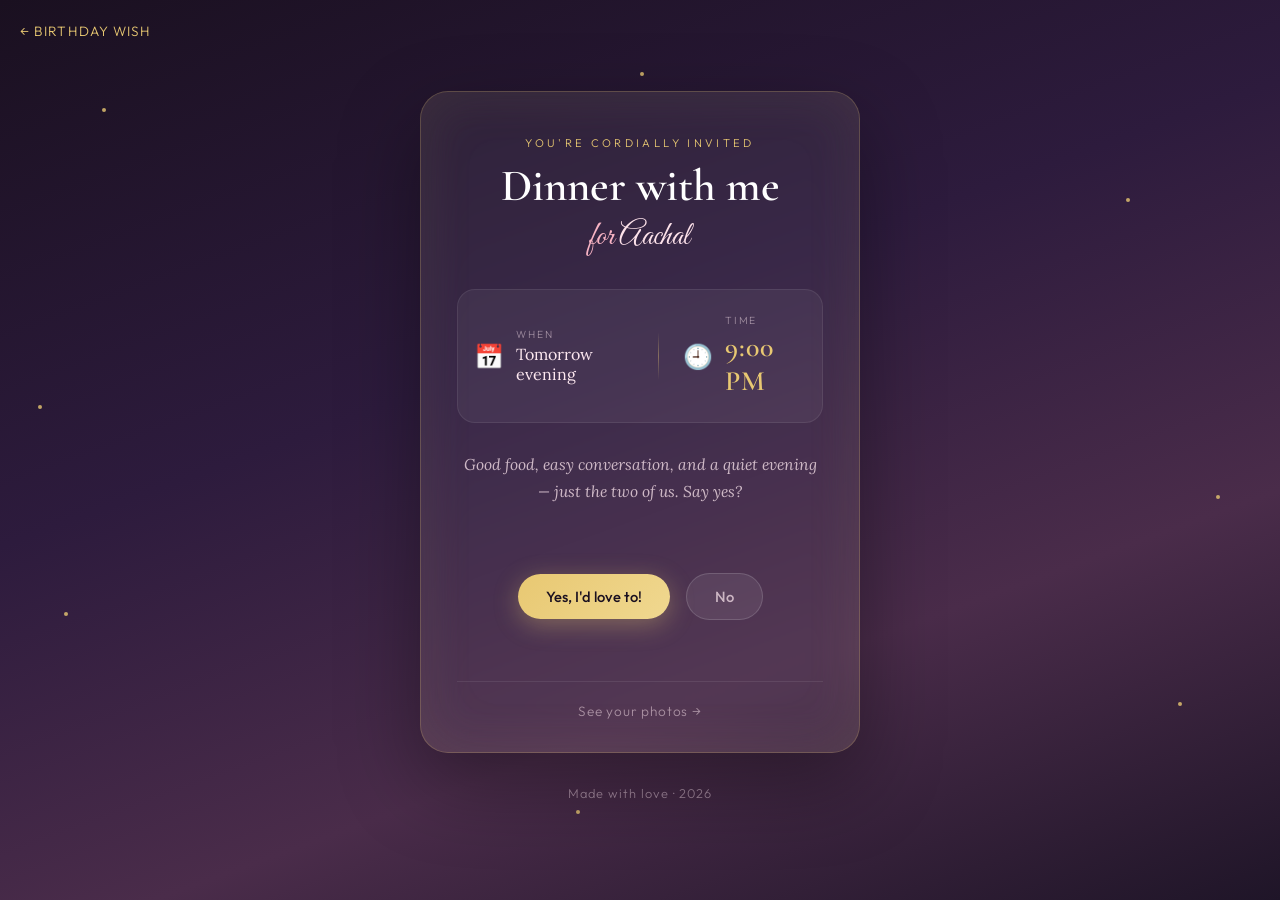
==== dinner.html @ c4ae4481 "Add files via upload" ====
<!DOCTYPE html>
<html lang="en">
<head>
  <meta charset="UTF-8" />
  <meta name="viewport" content="width=device-width, initial-scale=1.0" />
  <title>Dinner Invite · Aachal</title>
  <link rel="preconnect" href="https://fonts.googleapis.com" />
  <link rel="preconnect" href="https://fonts.gstatic.com" crossorigin />
  <link href="https://fonts.googleapis.com/css2?family=Cormorant+Garamond:ital,wght@0,400;0,600;1,400&family=Great+Vibes&family=Lora:ital,wght@0,400;0,500;1,400;1,500&family=Outfit:wght@300;400;500&display=swap" rel="stylesheet" />
  <link rel="stylesheet" href="styles.css" />
</head>
<body class="page-dinner">
  <canvas id="confetti"></canvas>

  <div class="sparkles" aria-hidden="true">
    <span></span><span></span><span></span><span></span>
    <span></span><span></span><span></span><span></span>
  </div>

  <nav class="site-nav">
    <a href="index.html" class="nav-link">← Birthday Wish</a>
  </nav>

  <main class="invite-card">
    <div class="invite-glow" aria-hidden="true"></div>

    <header class="invite-header">
      <p class="invite-eyebrow">You're cordially invited</p>
      <h1 class="invite-title">Dinner with me</h1>
      <p class="invite-for">for <span>Aachal</span></p>
    </header>

    <div class="invite-details">
      <div class="detail-block">
        <span class="detail-icon">📅</span>
        <div>
          <p class="detail-label">When</p>
          <p class="detail-value">Tomorrow evening</p>
        </div>
      </div>

      <div class="detail-divider" aria-hidden="true"></div>

      <div class="detail-block detail-block--time">
        <span class="detail-icon">🕘</span>
        <div>
          <p class="detail-label">Time</p>
          <p class="detail-value detail-value--large">9:00 PM</p>
        </div>
      </div>
    </div>

    <p class="invite-note">
      Good food, easy conversation, and a quiet evening —
      just the two of us. Say yes?
    </p>

    <div class="invite-actions" id="dinnerInvite">
      <div class="invite-buttons" id="dinnerButtons">
        <button type="button" class="invite-btn invite-yes" id="dinnerYes">Yes, I'd love to!</button>
        <button type="button" class="invite-btn invite-no" id="dinnerNo">No</button>
      </div>
      <p class="invite-response hidden" id="dinnerResponse" aria-live="polite"></p>
    </div>

    <footer class="invite-footer">
      <a href="memories.html" class="invite-link">See your photos →</a>
    </footer>
  </main>

  <footer>
    <p>Made with love · <span id="year"></span></p>
  </footer>

  <script src="dinner.js"></script>
</body>
</html>
---- styles.css ----
*,
*::before,
*::after {
  box-sizing: border-box;
  margin: 0;
  padding: 0;
}

:root {
  --rose: #f8b4c4;
  --blush: #fde2ea;
  --gold: #e8c872;
  --deep-rose: #c96b8a;
  --plum: #6b3a5c;
  --cream: #fff9f5;
  --shadow: rgba(107, 58, 92, 0.18);
}

html {
  scroll-behavior: smooth;
}

body {
  min-height: 100vh;
  font-family: "Outfit", sans-serif;
  font-weight: 300;
  color: var(--plum);
  background: linear-gradient(145deg, #fff0f5 0%, #fde8f0 35%, #f5e6ff 70%, #fff5eb 100%);
  overflow-x: hidden;
  display: flex;
  flex-direction: column;
  align-items: center;
  justify-content: center;
  padding: 2rem 1rem 3rem;
  position: relative;
}

.hidden {
  visibility: hidden;
}

.page-content.hidden {
  display: none;
}

.page-content {
  display: flex;
  flex-direction: column;
  align-items: center;
  justify-content: center;
  width: 100%;
  min-height: 100vh;
  position: relative;
}

/* Page loader */
.page-loader {
  position: fixed;
  inset: 0;
  z-index: 200;
  display: flex;
  align-items: center;
  justify-content: center;
  background: linear-gradient(145deg, #fff0f5 0%, #fde8f0 35%, #f5e6ff 70%, #fff5eb 100%);
  transition: opacity 0.5s ease, visibility 0.5s ease;
}

.page-loader.is-hidden {
  opacity: 0;
  visibility: hidden;
  pointer-events: none;
}

.loader-inner {
  text-align: center;
  padding: 2rem;
}

.loader-cake {
  position: relative;
  width: 80px;
  margin: 0 auto 1.5rem;
  animation: loader-bounce 1.2s ease-in-out infinite;
}

@keyframes loader-bounce {
  0%, 100% { transform: translateY(0); }
  50% { transform: translateY(-8px); }
}

.loader-text {
  font-family: "Lora", serif;
  font-size: 1rem;
  font-style: italic;
  color: rgba(107, 58, 92, 0.75);
  margin-bottom: 1.25rem;
}

.loader-bar {
  width: 200px;
  height: 4px;
  margin: 0 auto;
  background: rgba(248, 180, 196, 0.35);
  border-radius: 4px;
  overflow: hidden;
}

.loader-bar-fill {
  width: 0;
  height: 100%;
  background: linear-gradient(90deg, var(--deep-rose), var(--gold));
  border-radius: 4px;
}

#confetti {
  position: fixed;
  inset: 0;
  width: 100%;
  height: 100%;
  pointer-events: none;
  z-index: 100;
}

/* Sparkles */
.sparkles span {
  position: fixed;
  width: 4px;
  height: 4px;
  background: var(--gold);
  border-radius: 50%;
  animation: twinkle 3s ease-in-out infinite;
  z-index: 1;
}

.sparkles span:nth-child(1) { top: 12%; left: 8%; animation-delay: 0s; }
.sparkles span:nth-child(2) { top: 22%; left: 88%; animation-delay: 0.5s; }
.sparkles span:nth-child(3) { top: 68%; left: 5%; animation-delay: 1s; }
.sparkles span:nth-child(4) { top: 78%; left: 92%; animation-delay: 1.5s; }
.sparkles span:nth-child(5) { top: 45%; left: 3%; animation-delay: 0.3s; }
.sparkles span:nth-child(6) { top: 55%; left: 95%; animation-delay: 0.8s; }
.sparkles span:nth-child(7) { top: 8%; left: 50%; animation-delay: 1.2s; }
.sparkles span:nth-child(8) { top: 90%; left: 45%; animation-delay: 1.8s; }

@keyframes twinkle {
  0%, 100% { opacity: 0.2; transform: scale(1); }
  50% { opacity: 1; transform: scale(1.8); }
}

/* Balloons */
.balloons {
  position: fixed;
  inset: 0;
  pointer-events: none;
  z-index: 0;
}

.balloon {
  position: absolute;
  bottom: -120px;
  width: 52px;
  height: 64px;
  border-radius: 50% 50% 50% 50% / 60% 60% 40% 40%;
  animation: float-up linear infinite;
  opacity: 0.75;
}

.balloon::after {
  content: "";
  position: absolute;
  bottom: -28px;
  left: 50%;
  transform: translateX(-50%);
  width: 2px;
  height: 28px;
  background: rgba(107, 58, 92, 0.25);
}

.balloon-1 { left: 6%; background: linear-gradient(160deg, #f8b4c4, #e891a8); animation-duration: 14s; animation-delay: 0s; }
.balloon-2 { left: 22%; background: linear-gradient(160deg, #c9a0e8, #a67bc9); animation-duration: 17s; animation-delay: 2s; width: 44px; height: 54px; }
.balloon-3 { left: 72%; background: linear-gradient(160deg, #ffd6a5, #f4b860); animation-duration: 15s; animation-delay: 4s; }
.balloon-4 { left: 85%; background: linear-gradient(160deg, #a8e6cf, #7ecda3); animation-duration: 18s; animation-delay: 1s; width: 48px; height: 58px; }
.balloon-5 { left: 50%; background: linear-gradient(160deg, #ffb3d9, #ff8fc7); animation-duration: 16s; animation-delay: 3s; width: 40px; height: 50px; }

@keyframes float-up {
  0% { transform: translateY(0) rotate(-2deg); opacity: 0; }
  10% { opacity: 0.75; }
  90% { opacity: 0.75; }
  100% { transform: translateY(-110vh) rotate(4deg); opacity: 0; }
}

/* Main card */
.card {
  position: relative;
  z-index: 2;
  max-width: 520px;
  width: 100%;
  background: rgba(255, 255, 255, 0.72);
  backdrop-filter: blur(16px);
  -webkit-backdrop-filter: blur(16px);
  border: 1px solid rgba(255, 255, 255, 0.9);
  border-radius: 28px;
  padding: 3rem 2.5rem 2.5rem;
  text-align: center;
  box-shadow:
    0 24px 60px var(--shadow),
    0 0 0 1px rgba(255, 255, 255, 0.5) inset;
  animation: card-in 1.2s cubic-bezier(0.22, 1, 0.36, 1) both;
}

@keyframes card-in {
  from {
    opacity: 0;
    transform: translateY(40px) scale(0.96);
  }
  to {
    opacity: 1;
    transform: translateY(0) scale(1);
  }
}

.ribbon {
  position: absolute;
  top: -14px;
  left: 50%;
  transform: translateX(-50%);
  width: 48px;
  height: 48px;
  background: linear-gradient(135deg, var(--gold), #f0d890);
  border-radius: 50%;
  display: flex;
  align-items: center;
  justify-content: center;
  font-size: 1.1rem;
  color: white;
  box-shadow: 0 4px 16px rgba(232, 200, 114, 0.5);
  animation: spin-slow 8s linear infinite;
}

@keyframes spin-slow {
  from { transform: translateX(-50%) rotate(0deg); }
  to { transform: translateX(-50%) rotate(360deg); }
}

.pre-title {
  font-size: 0.85rem;
  letter-spacing: 0.25em;
  text-transform: uppercase;
  color: var(--deep-rose);
  margin-bottom: 0.75rem;
  animation: fade-up 0.8s 0.3s both;
}

.title {
  font-family: "Cormorant Garamond", serif;
  font-size: clamp(2rem, 6vw, 2.75rem);
  font-weight: 600;
  letter-spacing: 0.04em;
  color: var(--plum);
  line-height: 1.1;
  animation: fade-up 0.8s 0.45s both;
}

.name {
  font-family: "Great Vibes", cursive;
  font-size: clamp(3rem, 10vw, 4.5rem);
  font-weight: 400;
  margin: 0.25rem 0 1.25rem;
  min-height: 1.2em;
  line-height: 1.2;
}

.name-letter {
  display: inline-block;
  opacity: 0;
  transform: translateY(12px) scale(0.85);
  background: linear-gradient(135deg, var(--deep-rose), #d4899f, var(--gold));
  -webkit-background-clip: text;
  -webkit-text-fill-color: transparent;
  background-clip: text;
  animation: letter-pop 0.75s cubic-bezier(0.22, 1, 0.36, 1) forwards;
}

@keyframes letter-pop {
  to {
    opacity: 1;
    transform: translateY(0) scale(1);
  }
}

.divider {
  display: flex;
  align-items: center;
  justify-content: center;
  gap: 1rem;
  margin-bottom: 1.5rem;
  animation: fade-up 0.8s 0.7s both;
}

.divider::before,
.divider::after {
  content: "";
  flex: 1;
  max-width: 80px;
  height: 1px;
  background: linear-gradient(90deg, transparent, var(--rose), transparent);
}

.heart {
  color: var(--deep-rose);
  font-size: 1rem;
  animation: heartbeat 1.4s ease-in-out infinite;
}

@keyframes heartbeat {
  0%, 100% { transform: scale(1); }
  50% { transform: scale(1.25); }
}

.message,
.wish {
  font-family: "Lora", serif;
  font-size: 1.05rem;
  line-height: 1.8;
  color: rgba(107, 58, 92, 0.85);
  animation: fade-up 0.8s 0.85s both;
}

.wish {
  margin-top: 1rem;
  font-style: italic;
  font-weight: 400;
  font-size: 1.08rem;
  animation-delay: 1s;
}

@keyframes fade-up {
  from { opacity: 0; transform: translateY(16px); }
  to { opacity: 1; transform: translateY(0); }
}

/* CSS Cake */
.cake {
  position: relative;
  width: 100px;
  margin: 2rem auto 1.5rem;
  animation: fade-up 0.8s 1.1s both;
}

.layer {
  border-radius: 8px;
  margin: 0 auto;
}

.layer-bottom {
  width: 100px;
  height: 36px;
  background: linear-gradient(180deg, #f5c6d0, #e8a0b0);
  box-shadow: 0 4px 12px rgba(201, 107, 138, 0.25);
}

.layer-top {
  width: 72px;
  height: 28px;
  background: linear-gradient(180deg, #fde2ea, #f5c6d0);
  margin-bottom: -2px;
}

.frosting {
  width: 72px;
  height: 10px;
  background: white;
  border-radius: 4px 4px 0 0;
  margin: 0 auto;
  position: relative;
}

.frosting::before,
.frosting::after {
  content: "";
  position: absolute;
  bottom: -4px;
  width: 10px;
  height: 10px;
  background: white;
  border-radius: 50%;
}

.frosting::before { left: 8px; }
.frosting::after { right: 8px; }

.candle {
  width: 6px;
  height: 22px;
  background: repeating-linear-gradient(
    90deg,
    #fff 0px,
    #fff 3px,
    #f8b4c4 3px,
    #f8b4c4 6px
  );
  margin: 0 auto 2px;
  border-radius: 2px;
  position: relative;
}

.flame {
  width: 10px;
  height: 16px;
  background: radial-gradient(ellipse at bottom, #ffd700 0%, #ff6b35 60%, transparent 100%);
  border-radius: 50% 50% 50% 50% / 60% 60% 40% 40%;
  position: absolute;
  top: -14px;
  left: 50%;
  transform: translateX(-50%);
  animation: flicker 0.8s ease-in-out infinite alternate;
}

@keyframes flicker {
  from { transform: translateX(-50%) scale(1) rotate(-2deg); opacity: 0.9; }
  to { transform: translateX(-50%) scale(1.1) rotate(2deg); opacity: 1; }
}

.signature {
  font-family: "Great Vibes", cursive;
  font-size: 1.5rem;
  color: var(--deep-rose);
  margin-bottom: 1.5rem;
  animation: fade-up 0.8s 1.2s both;
}

.celebrate-btn {
  font-family: "Outfit", sans-serif;
  font-size: 0.95rem;
  font-weight: 500;
  letter-spacing: 0.05em;
  padding: 0.85rem 2rem;
  border: none;
  border-radius: 50px;
  cursor: pointer;
  color: white;
  background: linear-gradient(135deg, var(--deep-rose), #d4899f);
  box-shadow: 0 6px 24px rgba(201, 107, 138, 0.4);
  transition: transform 0.25s ease, box-shadow 0.25s ease;
  animation: fade-up 0.8s 1.35s both;
}

.celebrate-btn:hover {
  transform: translateY(-3px) scale(1.03);
  box-shadow: 0 10px 32px rgba(201, 107, 138, 0.5);
}

.celebrate-btn:active {
  transform: translateY(0) scale(0.98);
}

footer {
  margin-top: 2rem;
  z-index: 2;
  font-size: 0.8rem;
  color: rgba(107, 58, 92, 0.5);
  letter-spacing: 0.08em;
  animation: fade-up 0.8s 1.5s both;
}

.secondary-link {
  display: inline-block;
  margin-top: 1.25rem;
  font-size: 0.9rem;
  color: var(--deep-rose);
  text-decoration: none;
  letter-spacing: 0.04em;
  border-bottom: 1px solid transparent;
  transition: border-color 0.25s ease, opacity 0.25s ease;
  animation: fade-up 0.8s 1.5s both;
}

.secondary-link:hover {
  border-bottom-color: var(--deep-rose);
  opacity: 0.85;
}

.secondary-link--invite {
  display: block;
  margin-top: 0.65rem;
  font-style: italic;
}

/* ── Dinner invite page ── */

.page-dinner {
  background: linear-gradient(160deg, #1a1020 0%, #2d1b3d 40%, #4a2c4a 70%, #1f1528 100%);
  color: #fde8f0;
  justify-content: center;
  padding: 1.5rem 1rem 2rem;
}

.page-dinner footer {
  color: rgba(253, 232, 240, 0.4);
}

.page-dinner .nav-link {
  color: var(--gold);
}

.page-dinner .site-nav {
  position: absolute;
  top: 1.25rem;
  left: 1.25rem;
  width: auto;
  max-width: none;
  margin-bottom: 0;
  z-index: 3;
}

.page-dinner .sparkles span {
  background: rgba(232, 200, 114, 0.8);
}

.invite-card {
  position: relative;
  z-index: 2;
  width: 100%;
  max-width: 440px;
  padding: 2.75rem 2.25rem 2rem;
  text-align: center;
  border-radius: 28px;
  background: rgba(255, 255, 255, 0.06);
  backdrop-filter: blur(20px);
  -webkit-backdrop-filter: blur(20px);
  border: 1px solid rgba(232, 200, 114, 0.25);
  box-shadow:
    0 30px 80px rgba(0, 0, 0, 0.35),
    0 0 60px rgba(232, 200, 114, 0.08) inset;
  animation: card-in 1s cubic-bezier(0.22, 1, 0.36, 1) both;
  overflow: hidden;
}

.invite-glow {
  position: absolute;
  top: -60%;
  left: 50%;
  transform: translateX(-50%);
  width: 300px;
  height: 300px;
  background: radial-gradient(circle, rgba(232, 200, 114, 0.15) 0%, transparent 70%);
  pointer-events: none;
}

.invite-eyebrow {
  font-size: 0.7rem;
  letter-spacing: 0.3em;
  text-transform: uppercase;
  color: var(--gold);
  margin-bottom: 0.75rem;
}

.invite-title {
  font-family: "Cormorant Garamond", serif;
  font-size: clamp(2.2rem, 6vw, 2.8rem);
  font-weight: 600;
  color: #fff;
  line-height: 1.1;
  margin-bottom: 0.35rem;
}

.invite-for {
  font-family: "Great Vibes", cursive;
  font-size: 2rem;
  color: var(--rose);
  margin-bottom: 2rem;
}

.invite-for span {
  color: #fde2ea;
}

.invite-details {
  display: flex;
  align-items: center;
  justify-content: center;
  gap: 1.5rem;
  padding: 1.5rem 1rem;
  margin-bottom: 1.75rem;
  border-radius: 18px;
  background: rgba(255, 255, 255, 0.05);
  border: 1px solid rgba(255, 255, 255, 0.08);
}

.detail-block {
  display: flex;
  align-items: center;
  gap: 0.75rem;
  text-align: left;
}

.detail-icon {
  font-size: 1.5rem;
  line-height: 1;
}

.detail-label {
  font-size: 0.65rem;
  letter-spacing: 0.18em;
  text-transform: uppercase;
  color: rgba(253, 232, 240, 0.5);
  margin-bottom: 0.2rem;
}

.detail-value {
  font-family: "Lora", serif;
  font-size: 1rem;
  color: #fde8f0;
}

.detail-value--large {
  font-family: "Cormorant Garamond", serif;
  font-size: 1.75rem;
  font-weight: 600;
  color: var(--gold);
  letter-spacing: 0.04em;
}

.detail-divider {
  width: 1px;
  height: 48px;
  background: linear-gradient(180deg, transparent, rgba(232, 200, 114, 0.4), transparent);
}

.invite-note {
  font-family: "Lora", serif;
  font-size: 0.98rem;
  font-style: italic;
  line-height: 1.7;
  color: rgba(253, 232, 240, 0.75);
  margin-bottom: 2rem;
}

.invite-buttons {
  position: relative;
  display: flex;
  align-items: center;
  justify-content: center;
  gap: 1rem;
  min-height: 120px;
  padding: 0.75rem;
}

.invite-btn {
  font-family: "Outfit", sans-serif;
  font-size: 0.92rem;
  font-weight: 500;
  padding: 0.8rem 1.75rem;
  border: none;
  border-radius: 50px;
  cursor: pointer;
  transition: transform 0.2s ease, box-shadow 0.2s ease;
}

.invite-yes {
  color: #1a1020;
  background: linear-gradient(135deg, var(--gold), #f0d890);
  box-shadow: 0 6px 24px rgba(232, 200, 114, 0.35);
}

.invite-yes:hover {
  transform: translateY(-3px) scale(1.04);
  box-shadow: 0 10px 32px rgba(232, 200, 114, 0.5);
}

.invite-no {
  color: rgba(253, 232, 240, 0.7);
  background: rgba(255, 255, 255, 0.08);
  border: 1px solid rgba(255, 255, 255, 0.15);
  transition: left 0.15s ease, top 0.15s ease, transform 0.2s ease;
}

.invite-no.is-dodging {
  position: absolute;
  z-index: 2;
}

.invite-response {
  font-family: "Lora", serif;
  font-size: 1.1rem;
  line-height: 1.65;
  color: var(--gold);
  animation: fade-up 0.6s ease both;
}

.invite-response.hidden {
  display: none;
}

.invite-actions.is-accepted .invite-buttons {
  display: none;
}

.invite-actions.is-accepted .invite-note {
  display: none;
}

.invite-footer {
  margin-top: 1.5rem;
  padding-top: 1.25rem;
  border-top: 1px solid rgba(255, 255, 255, 0.08);
}

.invite-link {
  font-size: 0.85rem;
  color: rgba(253, 232, 240, 0.5);
  text-decoration: none;
  letter-spacing: 0.06em;
  transition: color 0.25s ease;
}

.invite-link:hover {
  color: var(--gold);
}

@media (max-width: 480px) {
  .invite-details {
    flex-direction: column;
    gap: 1rem;
  }

  .detail-divider {
    width: 60px;
    height: 1px;
    background: linear-gradient(90deg, transparent, rgba(232, 200, 114, 0.4), transparent);
  }

  .detail-block {
    justify-content: center;
    text-align: center;
  }
}

/* ── Memories page ── */

.page-memories {
  justify-content: flex-start;
  padding: 1rem 1.25rem 1.5rem;
}

.site-nav {
  position: relative;
  z-index: 3;
  width: 100%;
  max-width: 1100px;
  margin-bottom: 0.5rem;
  animation: fade-up 0.8s 0.2s both;
}

.nav-link {
  font-size: 0.85rem;
  letter-spacing: 0.08em;
  text-transform: uppercase;
  color: var(--deep-rose);
  text-decoration: none;
  padding: 0.5rem 0;
  transition: opacity 0.25s ease;
}

.nav-link:hover {
  opacity: 0.7;
}

.memories-header {
  position: relative;
  z-index: 2;
  text-align: center;
  max-width: 720px;
  margin-bottom: 1.5rem;
  animation: fade-up 0.8s 0.35s both;
}

.memories-title {
  font-family: "Cormorant Garamond", serif;
  font-size: clamp(1.85rem, 4vw, 2.5rem);
  font-weight: 600;
  color: var(--plum);
  line-height: 1.15;
  margin-bottom: 0.5rem;
}

.memories-subtitle {
  font-family: "Lora", serif;
  font-size: 0.95rem;
  line-height: 1.65;
  color: rgba(107, 58, 92, 0.8);
  margin-bottom: 0.75rem;
}

.memories-header .divider {
  margin-bottom: 0;
}

.testimonials {
  position: relative;
  z-index: 2;
  width: 100%;
  max-width: 1100px;
  display: grid;
  grid-template-columns: 1fr 1.12fr 1fr;
  gap: 1.25rem;
  align-items: center;
}

.testimonial-card {
  display: flex;
  flex-direction: column;
  background: rgba(255, 255, 255, 0.72);
  backdrop-filter: blur(16px);
  -webkit-backdrop-filter: blur(16px);
  border: 1px solid rgba(255, 255, 255, 0.9);
  border-radius: 20px;
  overflow: hidden;
  box-shadow:
    0 16px 40px var(--shadow),
    0 0 0 1px rgba(255, 255, 255, 0.5) inset;
  opacity: 0;
  transform: translateY(24px);
  transition: opacity 0.6s ease, transform 0.6s cubic-bezier(0.22, 1, 0.36, 1);
}

.testimonial-card--featured {
  transform: translateY(24px) scale(1.03);
  z-index: 2;
  box-shadow:
    0 22px 50px rgba(107, 58, 92, 0.22),
    0 0 0 1px rgba(255, 255, 255, 0.6) inset;
}

.testimonial-card--featured.is-visible {
  transform: translateY(-6px) scale(1.03);
}

.testimonial-card:nth-child(1) { transition-delay: 0.05s; }
.testimonial-card:nth-child(2) { transition-delay: 0.15s; }
.testimonial-card:nth-child(3) { transition-delay: 0.25s; }

.testimonial-card.is-visible {
  opacity: 1;
  transform: translateY(0);
}

.testimonial-card--featured .photo-frame {
  aspect-ratio: 3 / 4;
}

.photo-frame {
  position: relative;
  aspect-ratio: 4 / 3;
  width: 100%;
  overflow: hidden;
  background: linear-gradient(145deg, var(--blush), #f5e6ff);
  flex-shrink: 0;
}

.photo-frame img {
  width: 100%;
  height: 100%;
  object-fit: cover;
  object-position: center center;
  display: block;
  transition: transform 0.6s cubic-bezier(0.22, 1, 0.36, 1);
}

.testimonial-card:hover .photo-frame img {
  transform: scale(1.04);
}

.photo-hint {
  position: absolute;
  inset: 0;
  display: flex;
  align-items: center;
  justify-content: center;
  padding: 1rem;
  text-align: center;
  font-size: 0.7rem;
  letter-spacing: 0.05em;
  color: rgba(107, 58, 92, 0.45);
  pointer-events: none;
  transition: opacity 0.3s ease;
}

.photo-frame:not(.is-placeholder) .photo-hint {
  opacity: 0;
}

.photo-frame.is-placeholder img {
  opacity: 0;
  position: absolute;
}

.photo-frame.is-placeholder::before {
  content: "✦";
  position: absolute;
  top: 50%;
  left: 50%;
  transform: translate(-50%, -70%);
  font-size: 2rem;
  color: var(--gold);
  opacity: 0.6;
}

.testimonial-card[data-theme="travel"] .photo-frame.is-placeholder {
  background: linear-gradient(145deg, #fde8f0 0%, #e8f4fd 100%);
}

.testimonial-card[data-theme="gentle"] .photo-frame.is-placeholder {
  background: linear-gradient(145deg, #f5e6ff 0%, #fde2ea 100%);
}

.testimonial-card[data-theme="love"] .photo-frame.is-placeholder {
  background: linear-gradient(145deg, #fff5eb 0%, #fde8f0 100%);
}

.testimonial-content {
  display: flex;
  flex-direction: column;
  flex: 1;
  padding: 1.15rem 1.1rem 1.25rem;
  text-align: center;
}

.testimonial-tag {
  display: inline-block;
  font-size: 0.65rem;
  letter-spacing: 0.18em;
  text-transform: uppercase;
  color: var(--deep-rose);
  margin-bottom: 0.6rem;
}

.testimonial-quote {
  font-family: "Lora", serif;
  font-size: 0.92rem;
  font-weight: 400;
  font-style: italic;
  line-height: 1.6;
  color: var(--plum);
  margin-bottom: 0.75rem;
  border: none;
  quotes: none;
  flex: 1;
}

.testimonial-quote::before {
  content: "\201C";
  display: block;
  font-size: 1.75rem;
  line-height: 1;
  color: var(--rose);
  margin-bottom: 0.25rem;
}

.testimonial-caption {
  font-family: "Great Vibes", cursive;
  font-size: 1.15rem;
  color: var(--deep-rose);
  margin-top: auto;
}

.memories-footer {
  position: relative;
  z-index: 2;
  text-align: center;
  margin-top: 1.5rem;
  animation: fade-up 0.8s 0.5s both;
}

.closing-line {
  font-family: "Lora", serif;
  font-size: 1.05rem;
  font-style: italic;
  font-weight: 400;
  color: rgba(107, 58, 92, 0.75);
  margin-bottom: 1rem;
}

.nav-cta {
  display: inline-block;
  text-decoration: none;
}

@media (max-width: 900px) {
  .testimonials {
    grid-template-columns: repeat(3, minmax(220px, 1fr));
    overflow-x: auto;
    scroll-snap-type: x mandatory;
    scroll-padding-inline: 1.25rem;
    padding-bottom: 0.5rem;
    -webkit-overflow-scrolling: touch;
    scrollbar-width: thin;
    scrollbar-color: var(--rose) transparent;
  }

  .testimonial-card {
    scroll-snap-align: start;
    min-width: 0;
  }
}

@media (max-width: 640px) {
  .testimonials {
    grid-template-columns: repeat(3, minmax(260px, 85vw));
    gap: 1rem;
  }

  .page-memories footer {
    margin-top: 1rem;
  }
}

@media (max-width: 480px) {
  .card {
    padding: 2.5rem 1.5rem 2rem;
    border-radius: 22px;
  }

  .message,
  .wish {
    font-size: 0.98rem;
  }

  .memories-header {
    margin-bottom: 1.25rem;
  }
}
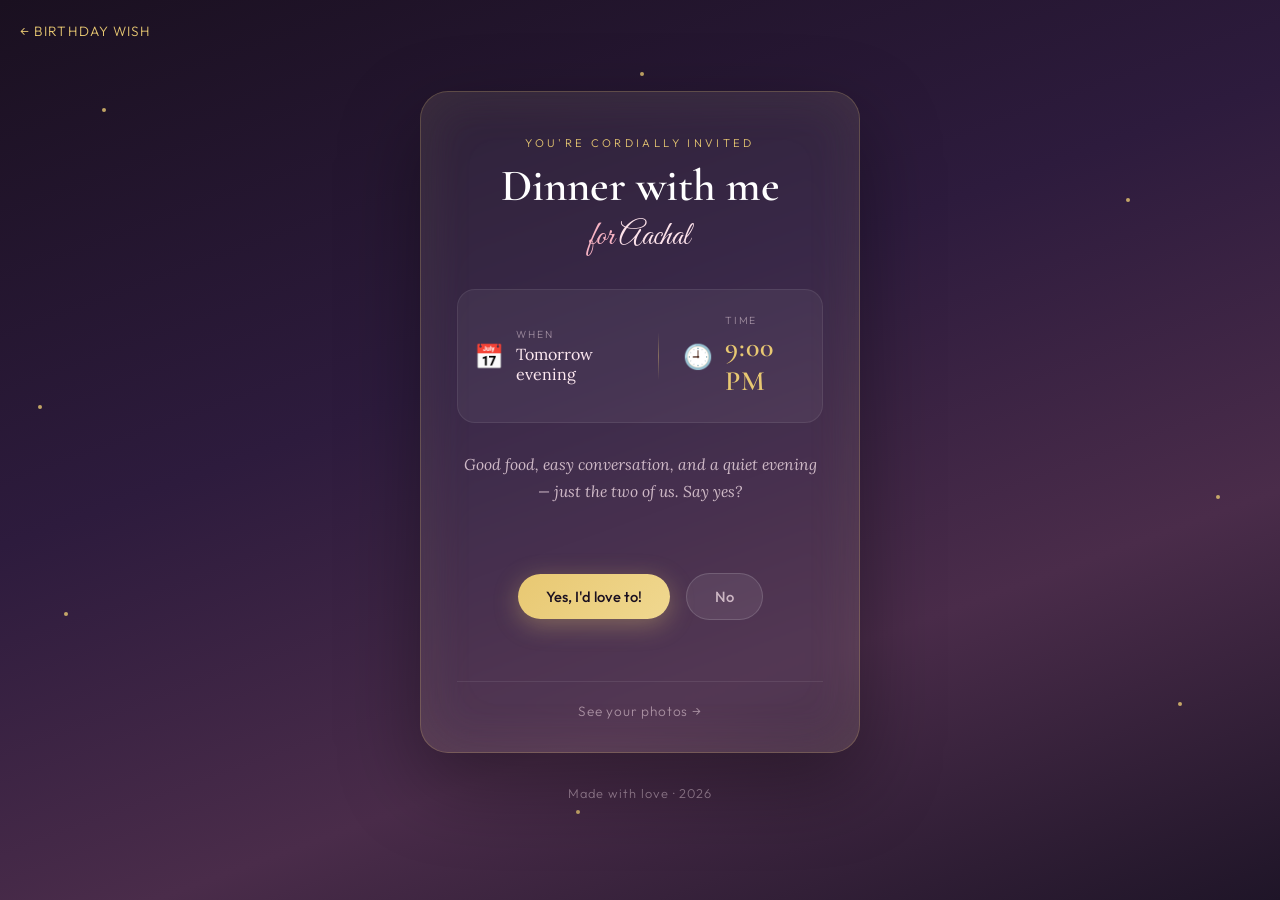
==== commit 754ccb4d: "Add files via upload" ====
--- a/dinner.html
+++ b/dinner.html
@@ -8,6 +8,11 @@
   <link rel="preconnect" href="https://fonts.gstatic.com" crossorigin />
   <link href="https://fonts.googleapis.com/css2?family=Cormorant+Garamond:ital,wght@0,400;0,600;1,400&family=Great+Vibes&family=Lora:ital,wght@0,400;0,500;1,400;1,500&family=Outfit:wght@300;400;500&display=swap" rel="stylesheet" />
   <link rel="stylesheet" href="styles.css" />
+  <script>
+    if (Math.floor(Date.now() / 1000) < 178414020) {
+      document.documentElement.classList.add("site-locked");
+    }
+  </script>
 </head>
 <body class="page-dinner">
   <canvas id="confetti"></canvas>
@@ -72,6 +77,8 @@
     <p>Made with love · <span id="year"></span></p>
   </footer>
 
+  <script src="music.js"></script>
+  <script src="gate.js"></script>
   <script src="dinner.js"></script>
 </body>
 </html>
--- a/styles.css
+++ b/styles.css
@@ -33,6 +33,161 @@
   justify-content: center;
   padding: 2rem 1rem 3rem;
   position: relative;
+}
+
+html.site-locked,
+html.site-locked body {
+  overflow: hidden;
+}
+
+html.site-locked body > *:not(#siteGate):not(#music-player-wrap) {
+  display: none !important;
+}
+
+/* Site countdown gate */
+.site-gate {
+  position: fixed;
+  inset: 0;
+  z-index: 300;
+  display: flex;
+  align-items: center;
+  justify-content: center;
+  background: linear-gradient(145deg, #fff0f5 0%, #fde8f0 35%, #f5e6ff 70%, #fff5eb 100%);
+  transition: opacity 0.5s ease, visibility 0.5s ease;
+}
+
+.site-gate.is-hidden {
+  opacity: 0;
+  visibility: hidden;
+  pointer-events: none;
+}
+
+.site-gate-inner {
+  text-align: center;
+  padding: 2rem 1.5rem;
+  max-width: 520px;
+}
+
+.site-gate-eyebrow {
+  font-size: 0.7rem;
+  letter-spacing: 0.28em;
+  text-transform: uppercase;
+  color: var(--deep-rose);
+  margin-bottom: 0.75rem;
+}
+
+.site-gate-title {
+  font-family: "Cormorant Garamond", serif;
+  font-size: clamp(2rem, 6vw, 2.75rem);
+  font-weight: 600;
+  color: var(--plum);
+  margin-bottom: 0.35rem;
+}
+
+.site-gate-subtitle {
+  font-family: "Lora", serif;
+  font-size: 1rem;
+  font-style: italic;
+  color: rgba(107, 58, 92, 0.7);
+  margin-bottom: 1.75rem;
+}
+
+.site-gate-timer {
+  display: flex;
+  align-items: center;
+  justify-content: center;
+  gap: 0.5rem;
+  margin-bottom: 1.5rem;
+}
+
+.timer-unit {
+  display: flex;
+  flex-direction: column;
+  align-items: center;
+  min-width: 72px;
+  padding: 1rem 0.75rem;
+  border-radius: 16px;
+  background: rgba(255, 255, 255, 0.72);
+  backdrop-filter: blur(12px);
+  -webkit-backdrop-filter: blur(12px);
+  border: 1px solid rgba(255, 255, 255, 0.9);
+  box-shadow: 0 12px 32px var(--shadow);
+}
+
+.timer-value {
+  font-family: "Cormorant Garamond", serif;
+  font-size: clamp(2rem, 7vw, 2.75rem);
+  font-weight: 600;
+  line-height: 1;
+  background: linear-gradient(135deg, var(--deep-rose), #d4899f, var(--gold));
+  -webkit-background-clip: text;
+  -webkit-text-fill-color: transparent;
+  background-clip: text;
+}
+
+.timer-label {
+  font-size: 0.6rem;
+  letter-spacing: 0.16em;
+  text-transform: uppercase;
+  color: rgba(107, 58, 92, 0.5);
+  margin-top: 0.4rem;
+}
+
+.timer-sep {
+  font-family: "Cormorant Garamond", serif;
+  font-size: 2rem;
+  font-weight: 600;
+  color: var(--rose);
+  line-height: 1;
+  padding-bottom: 1.25rem;
+}
+
+.site-gate-note {
+  font-family: "Lora", serif;
+  font-size: 0.9rem;
+  color: rgba(107, 58, 92, 0.55);
+}
+
+.site-gate-music {
+  font-family: "Outfit", sans-serif;
+  font-size: 0.75rem;
+  letter-spacing: 0.08em;
+  color: rgba(107, 58, 92, 0.4);
+  margin-top: 0.75rem;
+}
+
+@media (max-width: 480px) {
+  .site-gate-timer {
+    gap: 0.35rem;
+  }
+
+  .timer-unit {
+    min-width: 64px;
+    padding: 0.85rem 0.5rem;
+  }
+
+  .timer-sep {
+    font-size: 1.5rem;
+    padding-bottom: 1rem;
+  }
+}
+
+#music-player-wrap {
+  position: fixed;
+  width: 1px;
+  height: 1px;
+  top: -9999px;
+  left: -9999px;
+  opacity: 0;
+  overflow: hidden;
+  pointer-events: none;
+  z-index: 250;
+}
+
+#music-player-wrap iframe {
+  width: 1px;
+  height: 1px;
+  border: 0;
 }
 
 .hidden {
